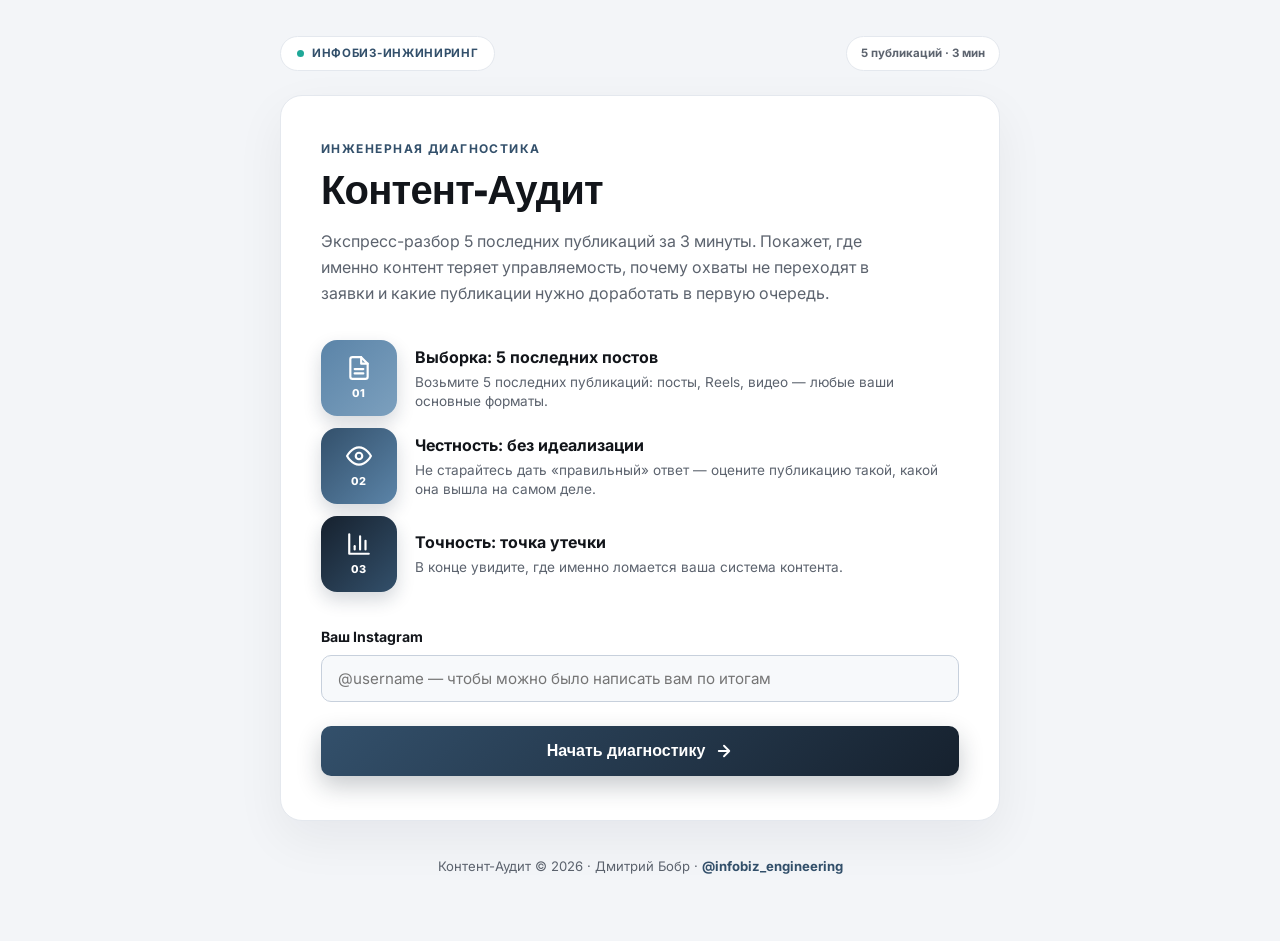
==== сайт/audit.html @ 87fa55bb "Исправлен вылет бейджа за край экрана на мобильных Карточка публикации в разборе результатов не была" ====
<!DOCTYPE html>
<html lang="ru">
<head>
  <meta charset="UTF-8">
  <meta name="viewport" content="width=device-width, initial-scale=1.0">
  <title>Контент-Аудит | Экспресс-разбор 5 публикаций</title>
  <link rel="preconnect" href="https://fonts.googleapis.com">
  <link rel="preconnect" href="https://fonts.gstatic.com" crossorigin>
  <link href="https://fonts.googleapis.com/css2?family=Bricolage+Grotesque:wght@500;600;700;800&family=Inter:wght@400;500;600;700&family=JetBrains+Mono:wght@600;700;800&display=swap" rel="stylesheet">
  <style>
    :root {
      --ink:#12151A;
      --muted:#5C636E;
      --navy-1:#5B84A8;
      --navy-2:#33506B;
      --navy-3:#16212E;
      --surface:#FFFFFF;
      --bg:#F3F5F8;
      --line:#E4E8EE;
      --line-strong:#C7D0DC;

      --accent:#1FA898;
      --accent-text:#0F8377;

      --good-bg:#E8F7ED; --good-text:#166534; --good-line:#A7F3D0;
      --mid-bg:#FDF1DA; --mid-text:#9C6B08; --mid-line:#F0DBA0;
      --bad-bg:#F2ECEC; --bad-text:#6B2E2E; --bad-line:#D9C4C4;

      --radius-sm: 10px;
      --radius-md: 16px;
      --radius-lg: 22px;
      --radius-pill: 9999px;
    }

    * { box-sizing: border-box; margin: 0; padding: 0; }

    body {
      font-family: 'Inter', -apple-system, BlinkMacSystemFont, 'Segoe UI', Roboto, sans-serif;
      background: var(--bg);
      color: var(--ink);
      min-height: 100vh;
      display: flex;
      flex-direction: column;
      line-height: 1.5;
      -webkit-font-smoothing: antialiased;
    }

    .container { width: 100%; max-width: 760px; margin: 0 auto; padding: 36px 20px 64px; flex: 1; }

    .header-bar { display: flex; align-items: center; justify-content: space-between; margin-bottom: 24px; }

    .brand-tag { display: inline-flex; align-items: center; gap: 8px; padding: 8px 16px; background: #fff; border: 1.5px solid var(--line); border-radius: var(--radius-pill); font-size: .72rem; font-weight: 700; letter-spacing: .06em; text-transform: uppercase; color: var(--navy-2); }
    .brand-tag .dot { width: 7px; height: 7px; border-radius: 50%; background: var(--accent); }
    .meta-tag { font-size: .72rem; font-weight: 700; color: var(--muted); background: #fff; padding: 8px 14px; border-radius: var(--radius-pill); border: 1.5px solid var(--line); }

    .card { background: var(--surface); border: 1px solid var(--line); border-radius: var(--radius-lg); box-shadow: 0 18px 50px rgba(20,22,26,0.06); padding: 44px 40px; position: relative; }
    @media (max-width: 640px) { .card { padding: 26px 20px; border-radius: var(--radius-md); } }

    .fade-in { animation: fadeSlideUp 0.28s cubic-bezier(0.16,1,0.3,1) forwards; }
    @keyframes fadeSlideUp { from { opacity:0; transform:translateY(8px);} to { opacity:1; transform:translateY(0);} }

    .section-label { font-size: .75rem; text-transform: uppercase; letter-spacing: .12em; color: var(--navy-2); font-weight: 700; margin-bottom: 12px; display: block; }
    .hero-title { font-family: 'Bricolage Grotesque', sans-serif; font-size: 2.5rem; font-weight: 800; letter-spacing: -0.02em; color: var(--ink); line-height: 1.08; margin-bottom: 16px; }
    .hero-subtitle { font-size: 1rem; color: var(--muted); margin-bottom: 34px; line-height: 1.6; max-width: 580px; }

    /* Intro steps */
    .steps-stack { display: flex; flex-direction: column; gap: 12px; margin-bottom: 34px; }
    .step-row { display: flex; align-items: center; gap: 18px; }
    .step-badge { width: 76px; height: 76px; border-radius: 16px; flex-shrink: 0; display: flex; flex-direction: column; align-items: center; justify-content: center; color: #fff; box-shadow: 0 8px 18px rgba(20,40,60,0.18); }
    .step-badge svg { width: 26px; height: 26px; margin-bottom: 4px; }
    .step-badge .num { font-size: .68rem; font-weight: 800; letter-spacing: .04em; }
    .step-row:nth-child(1) .step-badge { background: linear-gradient(135deg, var(--navy-1), #7CA0BE); }
    .step-row:nth-child(2) .step-badge { background: linear-gradient(135deg, var(--navy-2), var(--navy-1)); }
    .step-row:nth-child(3) .step-badge { background: linear-gradient(135deg, var(--navy-3), var(--navy-2)); }
    .step-text h4 { font-size: 1rem; font-weight: 700; margin-bottom: 4px; color: var(--ink); }
    .step-text p { font-size: .85rem; color: var(--muted); line-height: 1.45; }
    @media (max-width: 480px) { .step-row { align-items: flex-start; } .step-badge { width: 56px; height: 56px; border-radius: 12px;} .step-badge svg{ width:20px; height:20px;} }

    .btn-primary { display: inline-flex; align-items: center; justify-content: center; gap: 10px; width: 100%; background: linear-gradient(135deg, var(--navy-2), var(--navy-3)); color: #fff; border: none; border-radius: var(--radius-sm); padding: 16px 24px; font-size: 1rem; font-weight: 800; cursor: pointer; box-shadow: 0 10px 24px rgba(22,33,46,0.24); transition: transform .15s ease; }
    .btn-primary:hover { transform: translateY(-1px); }
    .btn-primary:active { transform: scale(0.98); }
    .btn-primary:disabled { opacity: .5; cursor: not-allowed; transform: none; }

    .btn-secondary { display: inline-flex; align-items: center; justify-content: center; gap: 8px; background: #fff; color: var(--muted); border: 1.5px solid var(--line-strong); border-radius: var(--radius-sm); padding: 14px 20px; font-size: .92rem; font-weight: 700; cursor: pointer; }
    .btn-secondary:hover { color: var(--ink); border-color: var(--navy-1); }

    .footer-note { text-align: center; margin-top: 36px; font-size: .82rem; color: var(--muted); }
    .footer-note a { color: var(--navy-2); text-decoration: none; font-weight: 700; }
    .footer-note a:hover { text-decoration: underline; }

    /* Wizard */
    .progress-wrapper { margin-bottom: 28px; }
    .progress-meta { display: flex; justify-content: space-between; font-size: .86rem; font-weight: 700; color: var(--muted); margin-bottom: 8px; }
    .progress-meta .num { color: var(--navy-2); font-weight: 800; }
    .progress-track { width: 100%; height: 8px; background: #EEF1F5; border: 1px solid var(--line); border-radius: var(--radius-pill); overflow: hidden; }
    .progress-fill { height: 100%; background: linear-gradient(90deg, var(--navy-1), var(--navy-3)); border-radius: var(--radius-pill); transition: width .4s cubic-bezier(0.34,1.3,0.64,1); }

    .step-header { margin-bottom: 22px; padding-bottom: 16px; border-bottom: 1.5px solid var(--line); display: flex; align-items: center; gap: 12px; }
    .post-badge { background: linear-gradient(135deg, var(--navy-2), var(--navy-3)); color: #fff; font-size: .8rem; font-weight: 800; padding: 6px 14px; border-radius: var(--radius-pill); }
    .step-header h2 { font-family: 'Bricolage Grotesque', sans-serif; font-size: 1.4rem; font-weight: 800; color: var(--ink); }

    .form-group { margin-bottom: 24px; }
    .form-label { display: block; font-size: .88rem; font-weight: 700; color: var(--ink); margin-bottom: 8px; }
    .text-input { width: 100%; padding: 13px 16px; font-family: inherit; font-size: .95rem; border: 1.5px solid var(--line-strong); border-radius: var(--radius-sm); background: #F7F9FB; color: var(--ink); transition: all .15s; }
    .text-input:focus { outline: none; background: #fff; border-color: var(--navy-1); box-shadow: 0 0 0 3px rgba(91,132,168,0.18); }

    .criterion-card { background: #F9FAFC; border: 1.5px solid var(--line); border-radius: var(--radius-md); padding: 20px; margin-bottom: 16px; transition: all .15s ease; }
    .criterion-card.is-answered { border-color: var(--navy-1); background: #fff; }
    .criterion-title { font-size: 1.02rem; font-weight: 800; color: var(--ink); margin-bottom: 4px; }
    .criterion-q { font-size: .95rem; font-weight: 600; color: var(--ink); margin-bottom: 4px; }
    .criterion-help { font-size: .85rem; color: var(--muted); margin-bottom: 14px; line-height: 1.5; }
    .criterion-help.help-collapsed { display: none; }

    .answers-row { display: grid; grid-template-columns: repeat(2,1fr); gap: 10px; }
    @media (max-width: 480px) { .answers-row { grid-template-columns: 1fr; gap: 8px; } }
    .answer-btn { display: flex; align-items: center; justify-content: space-between; background: #fff; border: 1.5px solid var(--line-strong); border-radius: var(--radius-sm); padding: 13px 16px; font-size: .88rem; font-weight: 700; color: var(--ink); cursor: pointer; text-align: left; box-shadow: 0 2px 6px rgba(20,30,45,0.06); transition: all .15s ease; user-select: none; }
    .answer-btn:hover { border-color: var(--navy-1); transform: translateY(-1px); }
    .answer-btn .btn-indicator { width: 13px; height: 13px; border-radius: 50%; border: 2px solid var(--line-strong); margin-left: 8px; flex-shrink: 0; }
    .answer-btn.selected { background: linear-gradient(135deg, var(--navy-2), var(--navy-3)); border-color: var(--navy-3); color: #fff; box-shadow: 0 6px 16px rgba(22,33,46,0.28); }
    .answer-btn.selected .btn-indicator { border-color: #fff; background: #fff; }

    .actions-bar { display: flex; gap: 12px; margin-top: 28px; }
    .actions-bar .btn-primary { flex: 1; }

    /* Results */
    .result-hero { text-align: center; padding-bottom: 28px; border-bottom: 1.5px solid var(--line); margin-bottom: 28px; }
    .result-score-circle { display: inline-flex; flex-direction: column; align-items: center; justify-content: center; width: 140px; height: 140px; border-radius: 50%; background: #fff; border: 5px solid var(--accent); margin-bottom: 16px; box-shadow: 0 10px 26px rgba(20,22,26,0.1); }
    .result-score-val { font-family: 'JetBrains Mono', monospace; font-size: 2.7rem; font-weight: 800; color: var(--accent-text); line-height: 1; }
    .result-score-max { font-size: .76rem; font-weight: 800; color: var(--muted); text-transform: uppercase; letter-spacing: .06em; margin-top: 4px; }
    .result-status-title { font-family: 'Bricolage Grotesque', sans-serif; font-size: 1.5rem; font-weight: 800; color: var(--ink); margin-bottom: 8px; }
    .result-status-desc { font-size: .95rem; color: var(--muted); max-width: 540px; margin: 0 auto; line-height: 1.55; }
    .result-disclaimer { font-size: .76rem; color: #9AA1AB; margin-top: 10px; }

    .stat-cards-grid { display: grid; grid-template-columns: repeat(2,1fr); gap: 16px; margin-bottom: 28px; }
    @media (max-width: 640px) { .stat-cards-grid { grid-template-columns: 1fr; } }
    .stat-cards-grid.stat-cards-single { grid-template-columns: 1fr; }
    .stat-card { background: #F9FAFC; border: 1.5px solid var(--line); border-radius: var(--radius-md); padding: 20px; }
    .stat-card-label { font-size: .78rem; font-weight: 800; color: var(--muted); text-transform: uppercase; letter-spacing: .05em; margin-bottom: 8px; }
    .stat-card-val { font-family: 'JetBrains Mono', monospace; font-size: 1.8rem; font-weight: 800; color: var(--bad-text); }
    .stat-card-sub { font-size: .78rem; color: var(--muted); margin-top: 4px; }

    .leak-box { background: #fff; border: 1.5px solid var(--line-strong); border-left: 6px solid var(--accent); border-radius: 14px; padding: 22px 24px; margin-bottom: 28px; }
    .leak-badge { display: inline-block; font-size: .7rem; font-weight: 800; text-transform: uppercase; letter-spacing: .07em; color: var(--accent-text); background: rgba(31,168,152,0.14); padding: 4px 12px; border-radius: var(--radius-pill); margin-bottom: 10px; }
    .leak-title { font-size: 1.1rem; font-weight: 800; color: var(--ink); margin-bottom: 8px; }
    .leak-desc { font-size: .9rem; color: var(--muted); line-height: 1.5; }

    .criteria-breakdown { margin-bottom: 30px; }
    .criteria-breakdown h3 { font-size: 1.1rem; font-weight: 800; color: var(--ink); margin-bottom: 16px; }
    .crit-bar-row { margin-bottom: 14px; }
    .crit-bar-meta { display: flex; justify-content: space-between; font-size: .85rem; font-weight: 700; margin-bottom: 6px; }
    .crit-bar-meta span.score { font-family: 'JetBrains Mono', monospace; color: var(--accent-text); font-weight: 800; }
    .crit-bar-track { width: 100%; height: 8px; background: #EEF1F5; border: 1px solid var(--line); border-radius: var(--radius-pill); overflow: hidden; }
    .crit-bar-fill { height: 100%; background: var(--accent); border-radius: var(--radius-pill); transition: width .7s cubic-bezier(0.16,1,0.3,1); }

    .posts-summary-list h3 { font-size: 1.1rem; font-weight: 800; color: var(--ink); margin-bottom: 14px; }
    .post-summary-card { display: flex; justify-content: space-between; align-items: center; gap: 16px; padding: 14px 18px; background: #F9FAFC; border: 1.5px solid var(--line); border-radius: 12px; margin-bottom: 10px; }
    @media (max-width: 640px) {
      .post-summary-card { flex-direction: column; align-items: flex-start; }
      .post-summary-badge { align-self: flex-start; }
    }
    .post-summary-info h5 { font-size: .92rem; font-weight: 800; color: var(--ink); }
    .post-summary-info p { font-size: .78rem; color: var(--muted); font-weight: 600; }
    .post-summary-info .weak-note { font-size: .8rem; color: var(--bad-text); font-weight: 700; margin-top: 4px; }
    .post-summary-info .weak-tip { font-size: .78rem; color: var(--muted); font-weight: 500; margin-top: 3px; line-height: 1.4; }
    .post-summary-badge { font-family: 'JetBrains Mono', monospace; font-size: .8rem; font-weight: 800; padding: 5px 12px; border-radius: var(--radius-pill); white-space: nowrap; }
    .post-summary-badge.good { background: var(--good-bg); color: var(--good-text); border: 1.5px solid var(--good-line); }
    .post-summary-badge.medium { background: var(--mid-bg); color: var(--mid-text); border: 1.5px solid var(--mid-line); }
    .post-summary-badge.poor { background: var(--bad-bg); color: var(--bad-text); border: 1.5px solid var(--bad-line); }

    .bridge-card { background: #F9FAFC; border: 1.5px solid var(--line); border-radius: var(--radius-md); padding: 28px; text-align: center; margin-bottom: 24px; margin-top: 8px; }
    .bridge-card h4 { font-size: 1.15rem; font-weight: 800; color: var(--ink); margin-bottom: 8px; }
    .bridge-card p { font-size: .9rem; color: var(--muted); margin-bottom: 20px; line-height: 1.55; }

    .result-buttons { display: flex; flex-direction: column; gap: 12px; }

    .hidden { display: none !important; }

    /* Toast (замена alert) */
    .toast { position: fixed; left: 50%; bottom: 28px; transform: translate(-50%, 12px); background: var(--navy-3); color: #fff; padding: 13px 22px; border-radius: var(--radius-sm); font-size: .9rem; font-weight: 700; box-shadow: 0 12px 30px rgba(0,0,0,0.25); opacity: 0; pointer-events: none; transition: all .25s ease; z-index: 50; text-align:center; max-width: 90vw; }
    .toast.show { opacity: 1; transform: translate(-50%, 0); }

    @media print {
      body { background: #fff; }
      .header-bar, .btn-secondary, .result-buttons, .bridge-card, #btn-restart, #btn-copy-result, #btn-download-pdf { display: none !important; }
      .card { box-shadow: none; border: none; padding: 0; }
      .container { padding: 0; max-width: 100%; }
    }
  </style>
</head>
<body>

  <div class="container">
    <div class="header-bar">
      <div class="brand-tag"><span class="dot"></span><span>Инфобиз-инжиниринг</span></div>
      <div class="meta-tag">5 публикаций · 3 мин</div>
    </div>

    <div class="card" id="main-card">

      <!-- SCREEN 0: INTRO -->
      <div id="screen-intro" class="fade-in">
        <span class="section-label">Инженерная диагностика</span>
        <h1 class="hero-title">Контент-Аудит</h1>
        <p class="hero-subtitle">Экспресс-разбор 5 последних публикаций за 3 минуты. Покажет, где именно контент теряет управляемость, почему охваты не переходят в заявки и какие публикации нужно доработать в первую очередь.</p>

        <div class="steps-stack">
          <div class="step-row">
            <div class="step-badge">
              <svg viewBox="0 0 24 24" fill="none" stroke="#fff" stroke-width="2" stroke-linecap="round" stroke-linejoin="round"><path d="M14 2H6a2 2 0 0 0-2 2v16a2 2 0 0 0 2 2h12a2 2 0 0 0 2-2V8z"/><path d="M14 2v6h6"/><path d="M16 13H8"/><path d="M16 17H8"/></svg>
              <span class="num">01</span>
            </div>
            <div class="step-text"><h4>Выборка: 5 последних постов</h4><p>Возьмите 5 последних публикаций: посты, Reels, видео — любые ваши основные форматы.</p></div>
          </div>
          <div class="step-row">
            <div class="step-badge">
              <svg viewBox="0 0 24 24" fill="none" stroke="#fff" stroke-width="2" stroke-linecap="round" stroke-linejoin="round"><path d="M1 12s4-8 11-8 11 8 11 8-4 8-11 8-11-8-11-8z"/><circle cx="12" cy="12" r="3"/></svg>
              <span class="num">02</span>
            </div>
            <div class="step-text"><h4>Честность: без идеализации</h4><p>Не старайтесь дать «правильный» ответ — оцените публикацию такой, какой она вышла на самом деле.</p></div>
          </div>
          <div class="step-row">
            <div class="step-badge">
              <svg viewBox="0 0 24 24" fill="none" stroke="#fff" stroke-width="2" stroke-linecap="round" stroke-linejoin="round"><path d="M3 3v18h18"/><path d="M18 17V9"/><path d="M13 17V5"/><path d="M8 17v-3"/></svg>
              <span class="num">03</span>
            </div>
            <div class="step-text"><h4>Точность: точка утечки</h4><p>В конце увидите, где именно ломается ваша система контента.</p></div>
          </div>
        </div>

        <div class="form-group">
          <label class="form-label" for="instagram-input">Ваш Instagram</label>
          <input type="text" id="instagram-input" class="text-input" placeholder="@username — чтобы можно было написать вам по итогам">
        </div>

        <button class="btn-primary" id="btn-start">
          <span>Начать диагностику</span>
          <svg width="18" height="18" viewBox="0 0 24 24" fill="none" stroke="currentColor" stroke-width="2.5" stroke-linecap="round" stroke-linejoin="round"><path d="M5 12h14M12 5l7 7-7 7"/></svg>
        </button>
      </div>

      <!-- SCREEN 1-5: WIZARD -->
      <div id="screen-wizard" class="hidden">
        <div class="progress-wrapper">
          <div class="progress-meta">
            <span>Оценка публикации: <span class="num" id="wiz-curr-step">1</span> из 5</span>
            <span class="num" id="wiz-curr-pct">20%</span>
          </div>
          <div class="progress-track"><div class="progress-fill" id="wiz-progress-fill" style="width: 20%;"></div></div>
        </div>

        <div class="step-header">
          <span class="post-badge" id="wiz-badge">Пост #1</span>
          <h2 id="wiz-title-text">Оценка публикации</h2>
        </div>

        <div class="form-group">
          <label class="form-label" for="post-title-input">Тема или формат публикации (для себя):</label>
          <input type="text" id="post-title-input" class="text-input" placeholder="Например: Reels про ошибки в воронках, пост про оффер...">
        </div>

        <div class="criterion-card" data-crit="0">
          <div class="criterion-title">1. Задача контента</div>
          <div class="criterion-q">У этой публикации была конкретная задача?</div>
          <div class="criterion-help">Привлечь внимание, усилить доверие, прогреть, получить заявку или привести к продаже.</div>
          <div class="answers-row">
            <button class="answer-btn" data-score="2.0"><span>Да, точно</span><span class="btn-indicator"></span></button>
            <button class="answer-btn" data-score="1.5"><span>Скорее да</span><span class="btn-indicator"></span></button>
            <button class="answer-btn" data-score="0.5"><span>Скорее нет</span><span class="btn-indicator"></span></button>
            <button class="answer-btn" data-score="0.0"><span>Нет</span><span class="btn-indicator"></span></button>
          </div>
        </div>

        <div class="criterion-card" data-crit="1">
          <div class="criterion-title">2. Связь с продуктом</div>
          <div class="criterion-q">Она была связана с тем, что вы продаёте?</div>
          <div class="criterion-help">Не обязательно в лоб, но раскрывает экспертность, проблему или продукт.</div>
          <div class="answers-row">
            <button class="answer-btn" data-score="2.0"><span>Да, точно</span><span class="btn-indicator"></span></button>
            <button class="answer-btn" data-score="1.5"><span>Скорее да</span><span class="btn-indicator"></span></button>
            <button class="answer-btn" data-score="0.5"><span>Скорее нет</span><span class="btn-indicator"></span></button>
            <button class="answer-btn" data-score="0.0"><span>Нет</span><span class="btn-indicator"></span></button>
          </div>
        </div>

        <div class="criterion-card" data-crit="2">
          <div class="criterion-title">3. Сильный смысл</div>
          <div class="criterion-q">В публикации была одна понятная мысль, которую унёс человек?</div>
          <div class="criterion-help">Не каша советов, а один твёрдый законченный вывод.</div>
          <div class="answers-row">
            <button class="answer-btn" data-score="2.0"><span>Да, точно</span><span class="btn-indicator"></span></button>
            <button class="answer-btn" data-score="1.5"><span>Скорее да</span><span class="btn-indicator"></span></button>
            <button class="answer-btn" data-score="0.5"><span>Скорее нет</span><span class="btn-indicator"></span></button>
            <button class="answer-btn" data-score="0.0"><span>Нет</span><span class="btn-indicator"></span></button>
          </div>
        </div>

        <div class="criterion-card" data-crit="3">
          <div class="criterion-title">4. Логика и путь</div>
          <div class="criterion-q">Эта публикация была частью общей логики контента?</div>
          <div class="criterion-help">Продолжала предыдущие темы или вела к следующему шагу, а не висела сама по себе.</div>
          <div class="answers-row">
            <button class="answer-btn" data-score="2.0"><span>Да, точно</span><span class="btn-indicator"></span></button>
            <button class="answer-btn" data-score="1.5"><span>Скорее да</span><span class="btn-indicator"></span></button>
            <button class="answer-btn" data-score="0.5"><span>Скорее нет</span><span class="btn-indicator"></span></button>
            <button class="answer-btn" data-score="0.0"><span>Нет</span><span class="btn-indicator"></span></button>
          </div>
        </div>

        <div class="criterion-card" data-crit="4">
          <div class="criterion-title">5. Результат</div>
          <div class="criterion-q">Вы можете назвать результат, который она дала?</div>
          <div class="criterion-help">Сохранения, переходы, вопросы в Direct, заявки или продажи.</div>
          <div class="answers-row">
            <button class="answer-btn" data-score="2.0"><span>Да, точно</span><span class="btn-indicator"></span></button>
            <button class="answer-btn" data-score="1.5"><span>Скорее да</span><span class="btn-indicator"></span></button>
            <button class="answer-btn" data-score="0.5"><span>Скорее нет</span><span class="btn-indicator"></span></button>
            <button class="answer-btn" data-score="0.0"><span>Нет</span><span class="btn-indicator"></span></button>
          </div>
        </div>

        <div class="actions-bar">
          <button class="btn-secondary" id="btn-prev-step">← Назад</button>
          <button class="btn-primary" id="btn-next-step"><span id="btn-next-text">К публикации #2 →</span></button>
        </div>
      </div>

      <!-- SCREEN 6: RESULTS -->
      <div id="screen-results" class="hidden">
        <div class="result-hero">
          <div class="result-score-circle">
            <span class="result-score-val" id="res-index-val">0</span>
            <span class="result-score-max">из 100</span>
          </div>
          <h2 class="result-status-title" id="res-status-title">Расчёт...</h2>
          <p class="result-status-desc" id="res-status-desc">Описание...</p>
          <p class="result-disclaimer">Индекс и пороги — ориентир для самопроверки, не точная метрика.</p>
        </div>

        <div class="stat-cards-grid stat-cards-single">
          <div class="stat-card">
            <div class="stat-card-label">Слабые публикации</div>
            <div class="stat-card-val" id="res-weak-count">0 / 5</div>
            <div class="stat-card-sub">Набрали менее 4.5 из 10 баллов — какие именно и что в них доработать, смотрите в разборе публикаций ниже</div>
          </div>
        </div>

        <div class="leak-box">
          <span class="leak-badge">Главная точка утечки</span>
          <h3 class="leak-title" id="res-leak-title">Загрузка...</h3>
          <p class="leak-desc" id="res-leak-desc">Анализ уязвимости системы контента...</p>
        </div>

        <div class="criteria-breakdown">
          <h3>Показатели по 5 критериям</h3>
          <div class="crit-bar-row"><div class="crit-bar-meta"><span class="name">1. Задача контента</span><span class="score" id="crit-val-0">0%</span></div><div class="crit-bar-track"><div class="crit-bar-fill" id="crit-bar-0" style="width:0%;"></div></div></div>
          <div class="crit-bar-row"><div class="crit-bar-meta"><span class="name">2. Связь с продуктом</span><span class="score" id="crit-val-1">0%</span></div><div class="crit-bar-track"><div class="crit-bar-fill" id="crit-bar-1" style="width:0%;"></div></div></div>
          <div class="crit-bar-row"><div class="crit-bar-meta"><span class="name">3. Сильный смысл</span><span class="score" id="crit-val-2">0%</span></div><div class="crit-bar-track"><div class="crit-bar-fill" id="crit-bar-2" style="width:0%;"></div></div></div>
          <div class="crit-bar-row"><div class="crit-bar-meta"><span class="name">4. Логика и путь</span><span class="score" id="crit-val-3">0%</span></div><div class="crit-bar-track"><div class="crit-bar-fill" id="crit-bar-3" style="width:0%;"></div></div></div>
          <div class="crit-bar-row"><div class="crit-bar-meta"><span class="name">5. Результат</span><span class="score" id="crit-val-4">0%</span></div><div class="crit-bar-track"><div class="crit-bar-fill" id="crit-bar-4" style="width:0%;"></div></div></div>
        </div>

        <div class="posts-summary-list">
          <h3>Оценка публикаций</h3>
          <div id="posts-cards-container"></div>
        </div>

        <div class="bridge-card">
          <h4 id="res-bridge-title">Как устранить выявленные утечки?</h4>
          <p id="res-bridge-desc">Обсудим ваш результат лично.</p>
          <a href="https://t.me/Dmitry_Bobr" target="_blank" class="btn-primary" style="text-decoration:none;">
            <span>Системный разбор — в личку @Dmitry_Bobr</span>
            <svg width="18" height="18" viewBox="0 0 24 24" fill="none" stroke="currentColor" stroke-width="2.5" stroke-linecap="round" stroke-linejoin="round"><path d="M5 12h14M12 5l7 7-7 7"/></svg>
          </a>
        </div>

        <div class="result-buttons">
          <button class="btn-secondary" id="btn-download-pdf"><span>⬇ Скачать результат в PDF</span></button>
          <button class="btn-secondary" id="btn-copy-result"><span>📋 Скопировать отчёт в буфер</span></button>
          <button class="btn-secondary" id="btn-restart"><span>🔄 Пройти заново</span></button>
        </div>
      </div>

    </div>

    <div class="footer-note">Контент-Аудит © 2026 · Дмитрий Бобр · <a href="https://t.me/infobiz_engineering" target="_blank">@infobiz_engineering</a></div>
  </div>

  <div class="toast" id="toast"></div>

  <script>
    const WEBHOOK_URL = 'https://n8n.169-58-165-201.sslip.io/webhook/kontent-audit';

    const state = {
      currentStep: 1,
      instagram: '',
      posts: [
        { title: '', scores: [null,null,null,null,null] },
        { title: '', scores: [null,null,null,null,null] },
        { title: '', scores: [null,null,null,null,null] },
        { title: '', scores: [null,null,null,null,null] },
        { title: '', scores: [null,null,null,null,null] }
      ]
    };

    const criteriaNames = ['Задача контента','Связь с продуктом','Сильный смысл','Логика и путь','Результат'];

    const criteriaTips = [
      'сформулируйте цель поста одной фразой до того, как писать текст',
      'свяжите тему с тем, что вы продаёте, хотя бы одной фразой',
      'оставьте один чёткий вывод вместо нескольких советов сразу',
      'добавьте фразу-мостик к прошлой или следующей публикации',
      'добавьте явный призыв: сохранить, написать, перейти по ссылке'
    ];

    function weakCriteriaIndices(scores) {
      const minScore = Math.min(...scores);
      return scores.map((s, i) => s === minScore ? i : null).filter(i => i !== null);
    }

    function weakCriteriaFor(scores) {
      return weakCriteriaIndices(scores).map(i => criteriaNames[i]);
    }

    function weakTipsFor(scores) {
      return weakCriteriaIndices(scores).map(i => criteriaTips[i]);
    }

    const leakDiagnostics = [
      { title: 'Контент создаётся по инерции, без чёткой целевой роли', desc: 'Публикации выходят ради самого факта («нужно что-то выложить»). Без роли каждого поста в воронке действия превращаются в лотерею.' },
      { title: 'Контент оторван от продуктов и монетизации', desc: 'Охваты могут быть, но они не ведут к покупкам. Читатели потребляют материалы как бесплатные советы, не понимая ценности платного решения.' },
      { title: 'Размытые смыслы и информационный шум', desc: 'В публикациях даётся слишком много мыслей или общих фраз. Читатель не может сформулировать одной фразой, какой вывод он унёс.' },
      { title: 'Разрыв пользовательского пути (нет мостика)', desc: 'Публикации живут как изолированные острова. Человек посмотрел материал, но не понимает, куда идти дальше — нет навигации в воронку.' },
      { title: 'Отсутствие фиксации измеримого результата', desc: 'Вы тратите часы на производство, но не замыкаете цикл аналитикой и конверсией. Публикации не аккумулируют активы (сохранения, заявки, переходы).' }
    ];

    const screenIntro = document.getElementById('screen-intro');
    const screenWizard = document.getElementById('screen-wizard');
    const screenResults = document.getElementById('screen-results');

    const btnStart = document.getElementById('btn-start');

    const wizCurrStep = document.getElementById('wiz-curr-step');
    const wizCurrPct = document.getElementById('wiz-curr-pct');
    const wizProgressFill = document.getElementById('wiz-progress-fill');
    const wizBadge = document.getElementById('wiz-badge');
    const postTitleInput = document.getElementById('post-title-input');
    const btnPrevStep = document.getElementById('btn-prev-step');
    const btnNextStep = document.getElementById('btn-next-step');
    const btnNextText = document.getElementById('btn-next-text');

    let toastTimer = null;
    function showToast(msg) {
      const el = document.getElementById('toast');
      el.textContent = msg;
      el.classList.add('show');
      clearTimeout(toastTimer);
      toastTimer = setTimeout(() => el.classList.remove('show'), 2600);
    }

    const instagramInput = document.getElementById('instagram-input');

    btnStart.addEventListener('click', () => {
      const instagram = instagramInput.value.trim();
      if (!instagram) {
        showToast('Укажите ваш Instagram, чтобы получить результат.');
        instagramInput.focus();
        return;
      }
      state.instagram = instagram;
      screenIntro.classList.add('hidden');
      screenWizard.classList.remove('hidden');
      renderWizardStep(1);
    });

    document.querySelectorAll('.criterion-card').forEach(card => {
      const critIdx = parseInt(card.dataset.crit);
      const btns = card.querySelectorAll('.answer-btn');
      btns.forEach(btn => {
        btn.addEventListener('click', () => {
          btns.forEach(b => b.classList.remove('selected'));
          btn.classList.add('selected');
          card.classList.add('is-answered');
          const score = parseFloat(btn.dataset.score);
          state.posts[state.currentStep - 1].scores[critIdx] = score;
        });
      });
    });

    function renderWizardStep(step) {
      state.currentStep = step;
      wizCurrStep.textContent = step;
      const pct = step * 20;
      wizCurrPct.textContent = pct + '%';
      wizProgressFill.style.width = pct + '%';
      wizBadge.textContent = 'Пост #' + step;

      screenWizard.classList.remove('fade-in');
      void screenWizard.offsetWidth;
      screenWizard.classList.add('fade-in');

      const currentPost = state.posts[step - 1];
      postTitleInput.value = currentPost.title || '';

      document.querySelectorAll('.criterion-card').forEach(card => {
        const critIdx = parseInt(card.dataset.crit);
        const btns = card.querySelectorAll('.answer-btn');
        btns.forEach(b => b.classList.remove('selected'));
        const savedScore = currentPost.scores[critIdx];
        if (savedScore !== null) {
          card.classList.add('is-answered');
          btns.forEach(b => { if (parseFloat(b.dataset.score) === savedScore) b.classList.add('selected'); });
        } else {
          card.classList.remove('is-answered');
        }
      });

      document.querySelectorAll('.criterion-help').forEach(el => {
        el.classList.toggle('help-collapsed', step > 1);
      });

      btnPrevStep.classList.toggle('hidden', step === 1);
      btnNextText.textContent = step === 5 ? 'Получить результат аудита →' : 'К публикации #' + (step + 1) + ' →';

      window.scrollTo({ top: 0, behavior: 'smooth' });
    }

    btnPrevStep.addEventListener('click', () => {
      saveCurrentStepData();
      if (state.currentStep > 1) renderWizardStep(state.currentStep - 1);
    });

    btnNextStep.addEventListener('click', () => {
      saveCurrentStepData();
      const currentScores = state.posts[state.currentStep - 1].scores;
      const unanswered = currentScores.findIndex(s => s === null);
      if (unanswered !== -1) {
        showToast('Ответьте на все 5 вопросов для этой публикации.');
        return;
      }
      if (state.currentStep < 5) {
        renderWizardStep(state.currentStep + 1);
      } else {
        calculateAndShowResults();
      }
    });

    function saveCurrentStepData() {
      const idx = state.currentStep - 1;
      const val = postTitleInput.value.trim();
      state.posts[idx].title = val || ('Публикация #' + state.currentStep);
    }

    function calculateAndShowResults() {
      screenWizard.classList.add('hidden');
      screenResults.classList.remove('hidden');
      screenResults.classList.add('fade-in');

      const postTotals = state.posts.map(p => p.scores.reduce((sum, val) => sum + (val || 0), 0));
      const grandTotal = postTotals.reduce((sum, v) => sum + v, 0);
      const systemIndex = Math.round((grandTotal / 50) * 100);

      const weakPostsCount = postTotals.filter(score => score < 4.5).length;

      const criteriaSums = [0,0,0,0,0];
      state.posts.forEach(p => { p.scores.forEach((score, idx) => { criteriaSums[idx] += (score || 0); }); });
      const criteriaPcts = criteriaSums.map(s => Math.round((s / 10) * 100));

      let minPct = 999, minIdx = 0;
      criteriaPcts.forEach((pct, idx) => { if (pct < minPct) { minPct = pct; minIdx = idx; } });

      document.getElementById('res-index-val').textContent = systemIndex;

      const statusTitle = document.getElementById('res-status-title');
      const statusDesc = document.getElementById('res-status-desc');

      if (systemIndex >= 85) {
        statusTitle.textContent = 'Системный конвейер';
        statusDesc.textContent = 'Ваш контент работает как слаженная инженерная система. Минимальные потери энергии, твёрдые смыслы и чёткая связь с продуктом.';
      } else if (systemIndex >= 60) {
        statusTitle.textContent = 'Рабочая база с утечками';
        statusDesc.textContent = 'Основа заложена хорошо, но ключевые узлы дают сбой: часть публикаций уходит «в молоко», не конвертируя интерес зрителей в заявки.';
      } else if (systemIndex >= 40) {
        statusTitle.textContent = 'Высокая зона риска';
        statusDesc.textContent = 'Контент держится на энтузиазме. Более половины усилий тратятся впустую из-за разорванной логики и отсутствия сквозного маршрута.';
      } else {
        statusTitle.textContent = 'Хаотичный контент';
        statusDesc.textContent = 'Публикации выходят бессистемно. Высокие затраты времени при околонулевой конверсии в подписчиков и продажи.';
      }

      document.getElementById('res-weak-count').textContent = weakPostsCount + ' из 5';
      document.getElementById('res-leak-title').textContent = criteriaNames[minIdx] + ' (' + minPct + '%)';
      document.getElementById('res-bridge-title').textContent = 'Как исправить «' + criteriaNames[minIdx] + '»?';
      document.getElementById('res-bridge-desc').textContent = 'Это ваша главная точка утечки — разберём её и остальные слабые публикации на системном разборе лично, в личных сообщениях.';
      document.getElementById('res-leak-desc').textContent = leakDiagnostics[minIdx].desc;

      criteriaPcts.forEach((pct, idx) => {
        document.getElementById('crit-val-' + idx).textContent = pct + '%';
        document.getElementById('crit-bar-' + idx).style.width = pct + '%';
      });

      const container = document.getElementById('posts-cards-container');
      container.innerHTML = '';
      state.posts.forEach((p, idx) => {
        const score = postTotals[idx];
        let badgeClass = 'good';
        let badgeText = score.toFixed(1) + ' / 10 · Твёрдо';
        if (score < 4.5) { badgeClass = 'poor'; badgeText = score.toFixed(1) + ' / 10 · В трубу'; }
        else if (score < 7.0) { badgeClass = 'medium'; badgeText = score.toFixed(1) + ' / 10 · Требует усиления'; }

        let weakNoteHtml = '';
        if (score < 4.5) {
          const tips = weakTipsFor(p.scores);
          weakNoteHtml = `<div class="weak-note">Доработать: ${weakCriteriaFor(p.scores).join(', ')}</div>
            <div class="weak-tip">Как исправить: ${tips.join('; ')}</div>`;
        }

        const card = document.createElement('div');
        card.className = 'post-summary-card';
        card.innerHTML = `
          <div class="post-summary-info">
            <h5>#${idx + 1}. ${p.title}</h5>
            <p>Эффективность публикации</p>
            ${weakNoteHtml}
          </div>
          <div class="post-summary-badge ${badgeClass}">${badgeText}</div>
        `;
        container.appendChild(card);
      });

      sendResultsWebhook({
        instagram: state.instagram || null,
        systemIndex,
        statusTitle: statusTitle.textContent,
        weakPostsCount,
        mainLeak: { criterion: criteriaNames[minIdx], percent: minPct },
        criteriaPercents: criteriaNames.reduce((acc, name, i) => { acc[name] = criteriaPcts[i]; return acc; }, {}),
        weakPosts: state.posts
          .map((p, idx) => ({ title: p.title, score: postTotals[idx], weakCriteria: weakCriteriaFor(p.scores), tips: weakTipsFor(p.scores) }))
          .filter((p, idx) => postTotals[idx] < 4.5),
        submittedAt: new Date().toISOString()
      });

      window.scrollTo({ top: 0, behavior: 'smooth' });
    }

    function sendResultsWebhook(payload) {
      fetch(WEBHOOK_URL, {
        method: 'POST',
        headers: { 'Content-Type': 'application/json' },
        body: JSON.stringify({ source: 'Контент-Аудит', ...payload })
      }).catch(err => console.warn('Не удалось отправить результат на вебхук:', err));
    }

    document.getElementById('btn-restart').addEventListener('click', () => {
      state.currentStep = 1;
      state.instagram = '';
      instagramInput.value = '';
      state.posts = [
        { title: '', scores: [null,null,null,null,null] },
        { title: '', scores: [null,null,null,null,null] },
        { title: '', scores: [null,null,null,null,null] },
        { title: '', scores: [null,null,null,null,null] },
        { title: '', scores: [null,null,null,null,null] }
      ];
      screenResults.classList.add('hidden');
      screenIntro.classList.remove('hidden');
      screenIntro.classList.add('fade-in');
      window.scrollTo({ top: 0, behavior: 'smooth' });
    });

    function buildReportText() {
      const postTotals = state.posts.map(p => p.scores.reduce((sum, val) => sum + (val || 0), 0));
      const grandTotal = postTotals.reduce((sum, v) => sum + v, 0);
      const systemIndex = Math.round((grandTotal / 50) * 100);
      const weakPostsCount = postTotals.filter(s => s < 4.5).length;

      let text = '📊 РЕЗУЛЬТАТЫ КОНТЕНТ-АУДИТА\n';
      text += '━━━━━━━━━━━━━━━━━━━━━━\n';
      text += 'Индекс системности: ' + systemIndex + ' / 100\n';
      text += 'Слабых публикаций: ' + weakPostsCount + ' из 5\n\n';
      text += 'Разбор по публикациям:\n';
      state.posts.forEach((p, idx) => {
        text += (idx + 1) + '. ' + p.title + ': ' + postTotals[idx].toFixed(1) + '/10';
        if (postTotals[idx] < 4.5) {
          text += ' — доработать: ' + weakCriteriaFor(p.scores).join(', ');
          text += '\n   Как исправить: ' + weakTipsFor(p.scores).join('; ');
        }
        text += '\n';
      });
      text += '\nПройти аудит: Контент-Аудит · @infobiz_engineering';
      return text;
    }

    document.getElementById('btn-copy-result').addEventListener('click', () => {
      const text = buildReportText();
      navigator.clipboard.writeText(text).then(() => {
        showToast('Результаты скопированы в буфер обмена');
      }).catch(() => {
        showToast('Не удалось скопировать автоматически — сделайте скриншот');
      });
    });

    document.getElementById('btn-download-pdf').addEventListener('click', () => {
      window.print();
    });
  </script>
</body>
</html>
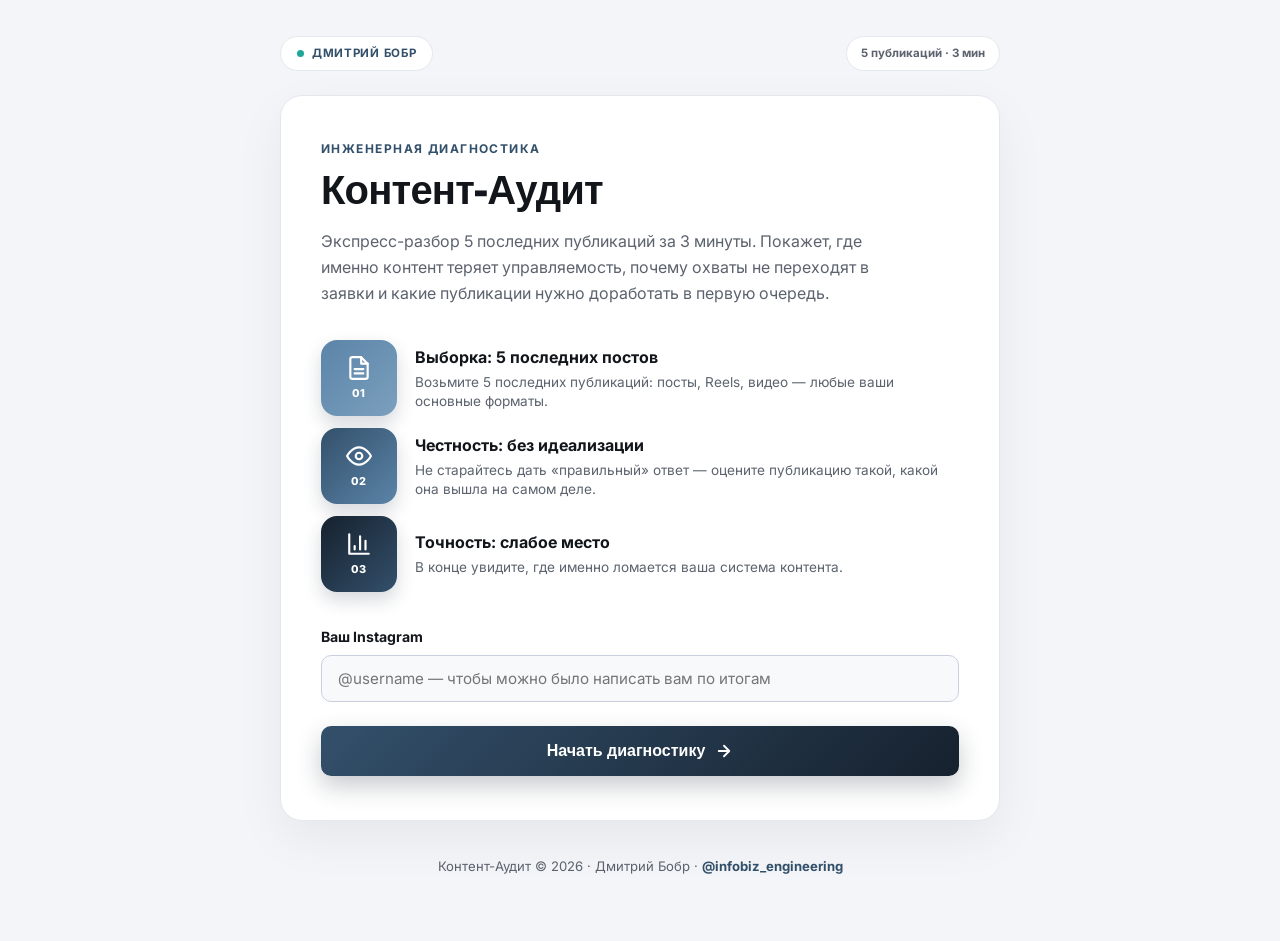
==== commit 9aa24589: "Контент-Аудит: слабое место вместо утечки, конец ведёт в анкету, Система контента предлагается по ло" ====
--- a/сайт/audit.html
+++ b/сайт/audit.html
@@ -191,7 +191,7 @@
 
   <div class="container">
     <div class="header-bar">
-      <div class="brand-tag"><span class="dot"></span><span>Инфобиз-инжиниринг</span></div>
+      <div class="brand-tag"><span class="dot"></span><span>Дмитрий Бобр</span></div>
       <div class="meta-tag">5 публикаций · 3 мин</div>
     </div>
 
@@ -223,7 +223,7 @@
               <svg viewBox="0 0 24 24" fill="none" stroke="#fff" stroke-width="2" stroke-linecap="round" stroke-linejoin="round"><path d="M3 3v18h18"/><path d="M18 17V9"/><path d="M13 17V5"/><path d="M8 17v-3"/></svg>
               <span class="num">03</span>
             </div>
-            <div class="step-text"><h4>Точность: точка утечки</h4><p>В конце увидите, где именно ломается ваша система контента.</p></div>
+            <div class="step-text"><h4>Точность: слабое место</h4><p>В конце увидите, где именно ломается ваша система контента.</p></div>
           </div>
         </div>
 
@@ -327,7 +327,7 @@
       <!-- SCREEN 6: RESULTS -->
       <div id="screen-results" class="hidden">
         <div class="result-hero">
-          <div class="result-score-circle">
+          <div class="result-score-circle" id="res-score-circle">
             <span class="result-score-val" id="res-index-val">0</span>
             <span class="result-score-max">из 100</span>
           </div>
@@ -345,7 +345,7 @@
         </div>
 
         <div class="leak-box">
-          <span class="leak-badge">Главная точка утечки</span>
+          <span class="leak-badge">Главное слабое место</span>
           <h3 class="leak-title" id="res-leak-title">Загрузка...</h3>
           <p class="leak-desc" id="res-leak-desc">Анализ уязвимости системы контента...</p>
         </div>
@@ -365,10 +365,10 @@
         </div>
 
         <div class="bridge-card">
-          <h4 id="res-bridge-title">Как устранить выявленные утечки?</h4>
-          <p id="res-bridge-desc">Обсудим ваш результат лично.</p>
-          <a href="https://t.me/Dmitry_Bobr" target="_blank" class="btn-primary" style="text-decoration:none;">
-            <span>Системный разбор — в личку @Dmitry_Bobr</span>
+          <h4 id="res-bridge-title">Как это исправить?</h4>
+          <p id="res-bridge-desc">Что делать именно с вашим блогом, разберём вместе на консультации. Заполните анкету, это 1-2 минуты.</p>
+          <a href="https://docs.google.com/forms/d/e/1FAIpQLSdcLmS_Oh9KG2ejggivdCOJJdHtJfhRKL95vkcm1EvlU8W1Ug/viewform" target="_blank" class="btn-primary" style="text-decoration:none;">
+            <span>Заполнить анкету: 1-2 минуты</span>
             <svg width="18" height="18" viewBox="0 0 24 24" fill="none" stroke="currentColor" stroke-width="2.5" stroke-linecap="round" stroke-linejoin="round"><path d="M5 12h14M12 5l7 7-7 7"/></svg>
           </a>
         </div>
@@ -404,6 +404,9 @@
 
     const criteriaNames = ['Задача контента','Связь с продуктом','Сильный смысл','Логика и путь','Результат'];
 
+    // Вторая услуга («Система контента») предлагается, только когда слабое место про роль постов в плане и связь между публикациями
+    const bridgeWithPlan = [true, false, false, true, false];
+
     const criteriaTips = [
       'сформулируйте цель поста одной фразой до того, как писать текст',
       'свяжите тему с тем, что вы продаёте, хотя бы одной фразой',
@@ -413,8 +416,12 @@
     ];
 
     function weakCriteriaIndices(scores) {
-      const minScore = Math.min(...scores);
-      return scores.map((s, i) => s === minScore ? i : null).filter(i => i !== null);
+      return scores
+        .map((s, i) => ({ s, i }))
+        .sort((a, b) => a.s - b.s)
+        .slice(0, 2)
+        .map(o => o.i)
+        .sort((a, b) => a - b);
     }
 
     function weakCriteriaFor(scores) {
@@ -489,7 +496,7 @@
     function renderWizardStep(step) {
       state.currentStep = step;
       wizCurrStep.textContent = step;
-      const pct = step * 20;
+      const pct = (step - 1) * 20;
       wizCurrPct.textContent = pct + '%';
       wizProgressFill.style.width = pct + '%';
       wizBadge.textContent = 'Пост #' + step;
@@ -570,6 +577,11 @@
 
       document.getElementById('res-index-val').textContent = systemIndex;
 
+      const scoreColor = systemIndex >= 85 ? 'var(--good-text)' : systemIndex >= 60 ? 'var(--mid-text)' : 'var(--bad-text)';
+      const scoreCircle = document.getElementById('res-score-circle');
+      scoreCircle.style.borderColor = scoreColor;
+      document.getElementById('res-index-val').style.color = scoreColor;
+
       const statusTitle = document.getElementById('res-status-title');
       const statusDesc = document.getElementById('res-status-desc');
 
@@ -577,7 +589,7 @@
         statusTitle.textContent = 'Системный конвейер';
         statusDesc.textContent = 'Ваш контент работает как слаженная инженерная система. Минимальные потери энергии, твёрдые смыслы и чёткая связь с продуктом.';
       } else if (systemIndex >= 60) {
-        statusTitle.textContent = 'Рабочая база с утечками';
+        statusTitle.textContent = 'Рабочая база со слабыми местами';
         statusDesc.textContent = 'Основа заложена хорошо, но ключевые узлы дают сбой: часть публикаций уходит «в молоко», не конвертируя интерес зрителей в заявки.';
       } else if (systemIndex >= 40) {
         statusTitle.textContent = 'Высокая зона риска';
@@ -590,7 +602,9 @@
       document.getElementById('res-weak-count').textContent = weakPostsCount + ' из 5';
       document.getElementById('res-leak-title').textContent = criteriaNames[minIdx] + ' (' + minPct + '%)';
       document.getElementById('res-bridge-title').textContent = 'Как исправить «' + criteriaNames[minIdx] + '»?';
-      document.getElementById('res-bridge-desc').textContent = 'Это ваша главная точка утечки — разберём её и остальные слабые публикации на системном разборе лично, в личных сообщениях.';
+      document.getElementById('res-bridge-desc').textContent = bridgeWithPlan[minIdx]
+        ? 'Это ваше главное слабое место. Что с ним делать именно в вашем блоге, разберём вместе. В анкете выберите, что вам нужно: консультацию или Систему контента. Это 1-2 минуты.'
+        : 'Это ваше главное слабое место. Что с ним делать именно в вашем блоге, разберём вместе на консультации. Заполните анкету, это 1-2 минуты.';
       document.getElementById('res-leak-desc').textContent = leakDiagnostics[minIdx].desc;
 
       criteriaPcts.forEach((pct, idx) => {
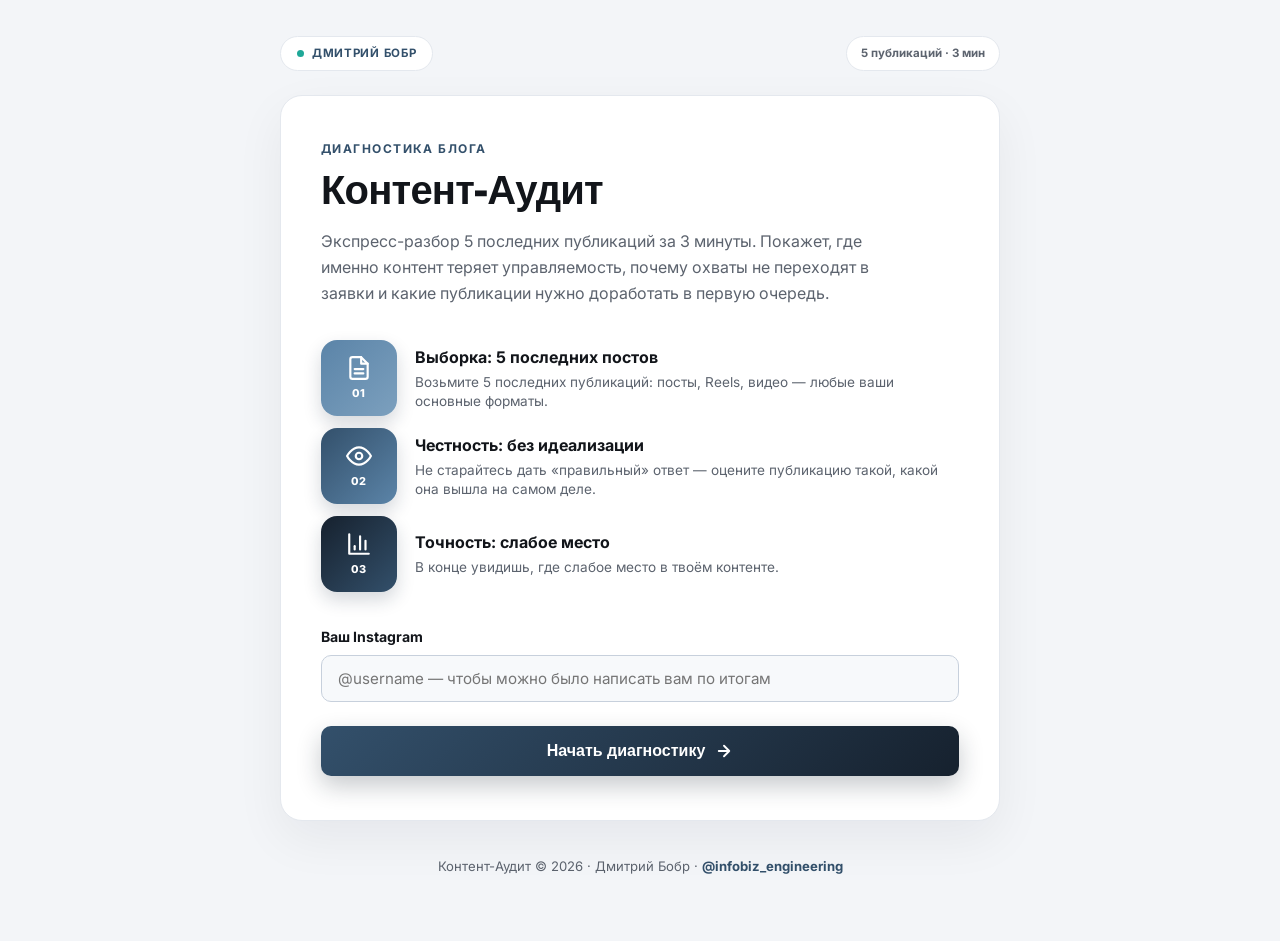
==== commit fdf6497f: "Контент-Аудит: надпись «Диагностика блога», понятный текст блока про слабое место Co-Authored-By: Cl" ====
--- a/сайт/audit.html
+++ b/сайт/audit.html
@@ -168,6 +168,15 @@
     .post-summary-badge.poor { background: var(--bad-bg); color: var(--bad-text); border: 1.5px solid var(--bad-line); }
 
     .bridge-card { background: #F9FAFC; border: 1.5px solid var(--line); border-radius: var(--radius-md); padding: 28px; text-align: center; margin-bottom: 24px; margin-top: 8px; }
+    .bridge-options { list-style: none; padding: 0; margin: 0 0 20px; text-align: left; }
+    .bridge-options > li { padding: 16px 18px; background: #fff; border: 1.5px solid var(--line); border-radius: 12px; margin-bottom: 10px; font-size: .9rem; color: var(--muted); line-height: 1.55; }
+    .bridge-options .opt-head { display: flex; justify-content: space-between; align-items: baseline; gap: 12px; margin-bottom: 8px; }
+    .bridge-options .opt-name { font-weight: 800; font-size: 1rem; color: var(--ink); }
+    .bridge-options .opt-price { font-family: 'JetBrains Mono', monospace; font-weight: 800; font-size: .9rem; color: var(--ink); white-space: nowrap; }
+    .bridge-options .opt-list { list-style: none; padding: 0; margin: 0 0 8px; }
+    .bridge-options .opt-list li { position: relative; padding-left: 16px; margin-bottom: 4px; }
+    .bridge-options .opt-list li::before { content: '-'; position: absolute; left: 0; font-weight: 800; color: var(--ink); }
+    .bridge-options .opt-fit { margin: 0; font-size: .88rem; color: var(--ink); }
     .bridge-card h4 { font-size: 1.15rem; font-weight: 800; color: var(--ink); margin-bottom: 8px; }
     .bridge-card p { font-size: .9rem; color: var(--muted); margin-bottom: 20px; line-height: 1.55; }
 
@@ -199,7 +208,7 @@
 
       <!-- SCREEN 0: INTRO -->
       <div id="screen-intro" class="fade-in">
-        <span class="section-label">Инженерная диагностика</span>
+        <span class="section-label">Диагностика блога</span>
         <h1 class="hero-title">Контент-Аудит</h1>
         <p class="hero-subtitle">Экспресс-разбор 5 последних публикаций за 3 минуты. Покажет, где именно контент теряет управляемость, почему охваты не переходят в заявки и какие публикации нужно доработать в первую очередь.</p>
 
@@ -223,7 +232,7 @@
               <svg viewBox="0 0 24 24" fill="none" stroke="#fff" stroke-width="2" stroke-linecap="round" stroke-linejoin="round"><path d="M3 3v18h18"/><path d="M18 17V9"/><path d="M13 17V5"/><path d="M8 17v-3"/></svg>
               <span class="num">03</span>
             </div>
-            <div class="step-text"><h4>Точность: слабое место</h4><p>В конце увидите, где именно ломается ваша система контента.</p></div>
+            <div class="step-text"><h4>Точность: слабое место</h4><p>В конце увидишь, где слабое место в твоём контенте.</p></div>
           </div>
         </div>
 
@@ -364,9 +373,25 @@
           <div id="posts-cards-container"></div>
         </div>
 
-        <div class="bridge-card">
+        <div class="bridge-card" id="bridge-card">
           <h4 id="res-bridge-title">Как это исправить?</h4>
-          <p id="res-bridge-desc">Что делать именно с вашим блогом, разберём вместе на консультации. Заполните анкету, это 1-2 минуты.</p>
+          <p id="res-bridge-desc">Есть два варианта работы со мной. В анкете выберите, что вам нужно.</p>
+          <ul class="bridge-options">
+            <li>
+              <div class="opt-head"><span class="opt-name">Консультация</span><span class="opt-price">150 BYN</span></div>
+              <p class="opt-fit" style="margin-bottom:0;">Разбираем ваш блог на созвоне. Подойдёт, если хотите понять, что именно с ним происходит, и уйти с понятными следующими шагами.</p>
+            </li>
+            <li>
+              <div class="opt-head"><span class="opt-name">Система контента</span><span class="opt-price">800 BYN</span></div>
+              <ul class="opt-list">
+                <li>Исследования вашей ниши, аудитории и конкурентов</li>
+                <li>Контент-план на месяц: от 10 до 15 тем для ваших площадок</li>
+                <li>Набор промптов, чтобы дальше выстраивать контент самостоятельно</li>
+                <li>Консультация уже внутри</li>
+              </ul>
+              <p class="opt-fit" style="margin-bottom:0;">Подойдёт, если нужен готовый план: первый месяц у вас расписан, а дальше вы знаете, как работать с контентом самостоятельно.</p>
+            </li>
+          </ul>
           <a href="https://docs.google.com/forms/d/e/1FAIpQLSdcLmS_Oh9KG2ejggivdCOJJdHtJfhRKL95vkcm1EvlU8W1Ug/viewform" target="_blank" class="btn-primary" style="text-decoration:none;">
             <span>Заполнить анкету: 1-2 минуты</span>
             <svg width="18" height="18" viewBox="0 0 24 24" fill="none" stroke="currentColor" stroke-width="2.5" stroke-linecap="round" stroke-linejoin="round"><path d="M5 12h14M12 5l7 7-7 7"/></svg>
@@ -403,9 +428,6 @@
     };
 
     const criteriaNames = ['Задача контента','Связь с продуктом','Сильный смысл','Логика и путь','Результат'];
-
-    // Вторая услуга («Система контента») предлагается, только когда слабое место про роль постов в плане и связь между публикациями
-    const bridgeWithPlan = [true, false, false, true, false];
 
     const criteriaTips = [
       'сформулируйте цель поста одной фразой до того, как писать текст',
@@ -602,9 +624,8 @@
       document.getElementById('res-weak-count').textContent = weakPostsCount + ' из 5';
       document.getElementById('res-leak-title').textContent = criteriaNames[minIdx] + ' (' + minPct + '%)';
       document.getElementById('res-bridge-title').textContent = 'Как исправить «' + criteriaNames[minIdx] + '»?';
-      document.getElementById('res-bridge-desc').textContent = bridgeWithPlan[minIdx]
-        ? 'Это ваше главное слабое место. Что с ним делать именно в вашем блоге, разберём вместе. В анкете выберите, что вам нужно: консультацию или Систему контента. Это 1-2 минуты.'
-        : 'Это ваше главное слабое место. Что с ним делать именно в вашем блоге, разберём вместе на консультации. Заполните анкету, это 1-2 минуты.';
+      // Хороший результат (80% и выше): услуги не предлагаем. Ниже 80%: обе услуги на выбор в анкете.
+      document.getElementById('bridge-card').classList.toggle('hidden', systemIndex >= 80);
       document.getElementById('res-leak-desc').textContent = leakDiagnostics[minIdx].desc;
 
       criteriaPcts.forEach((pct, idx) => {
